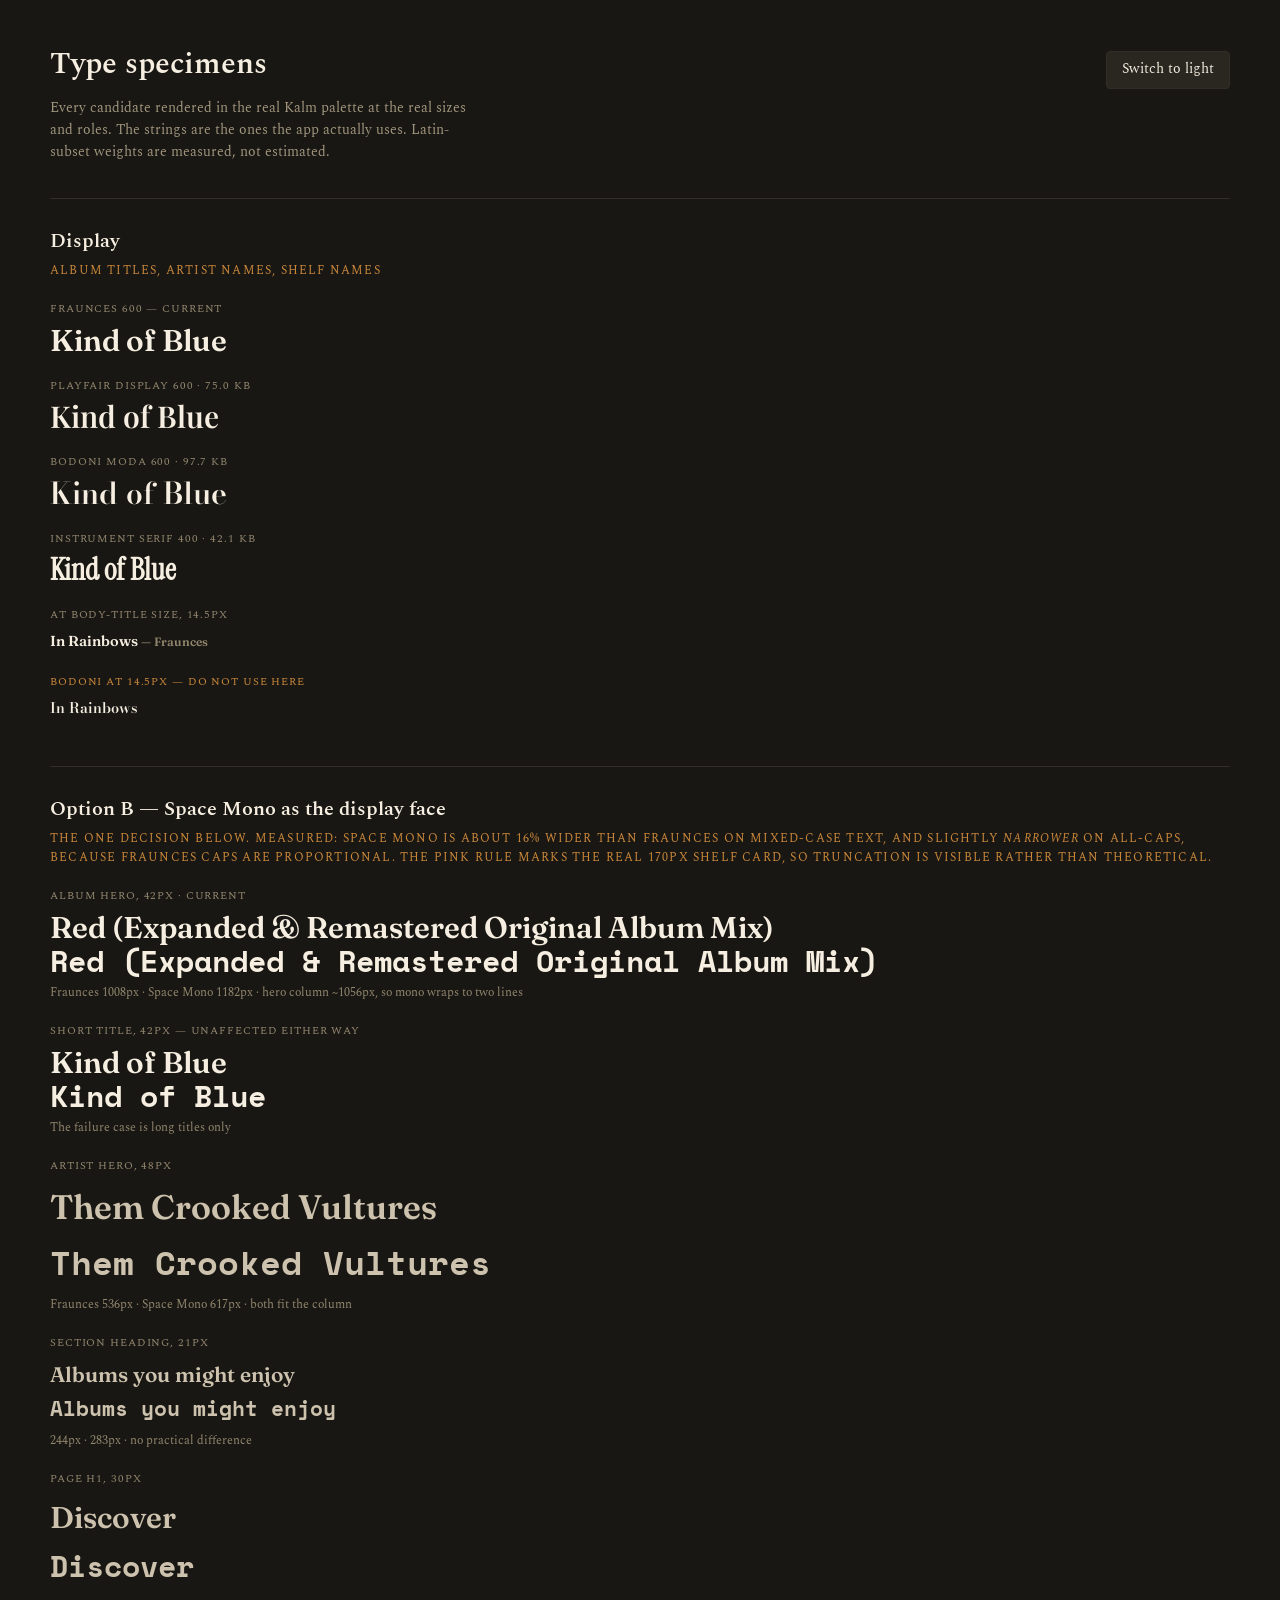
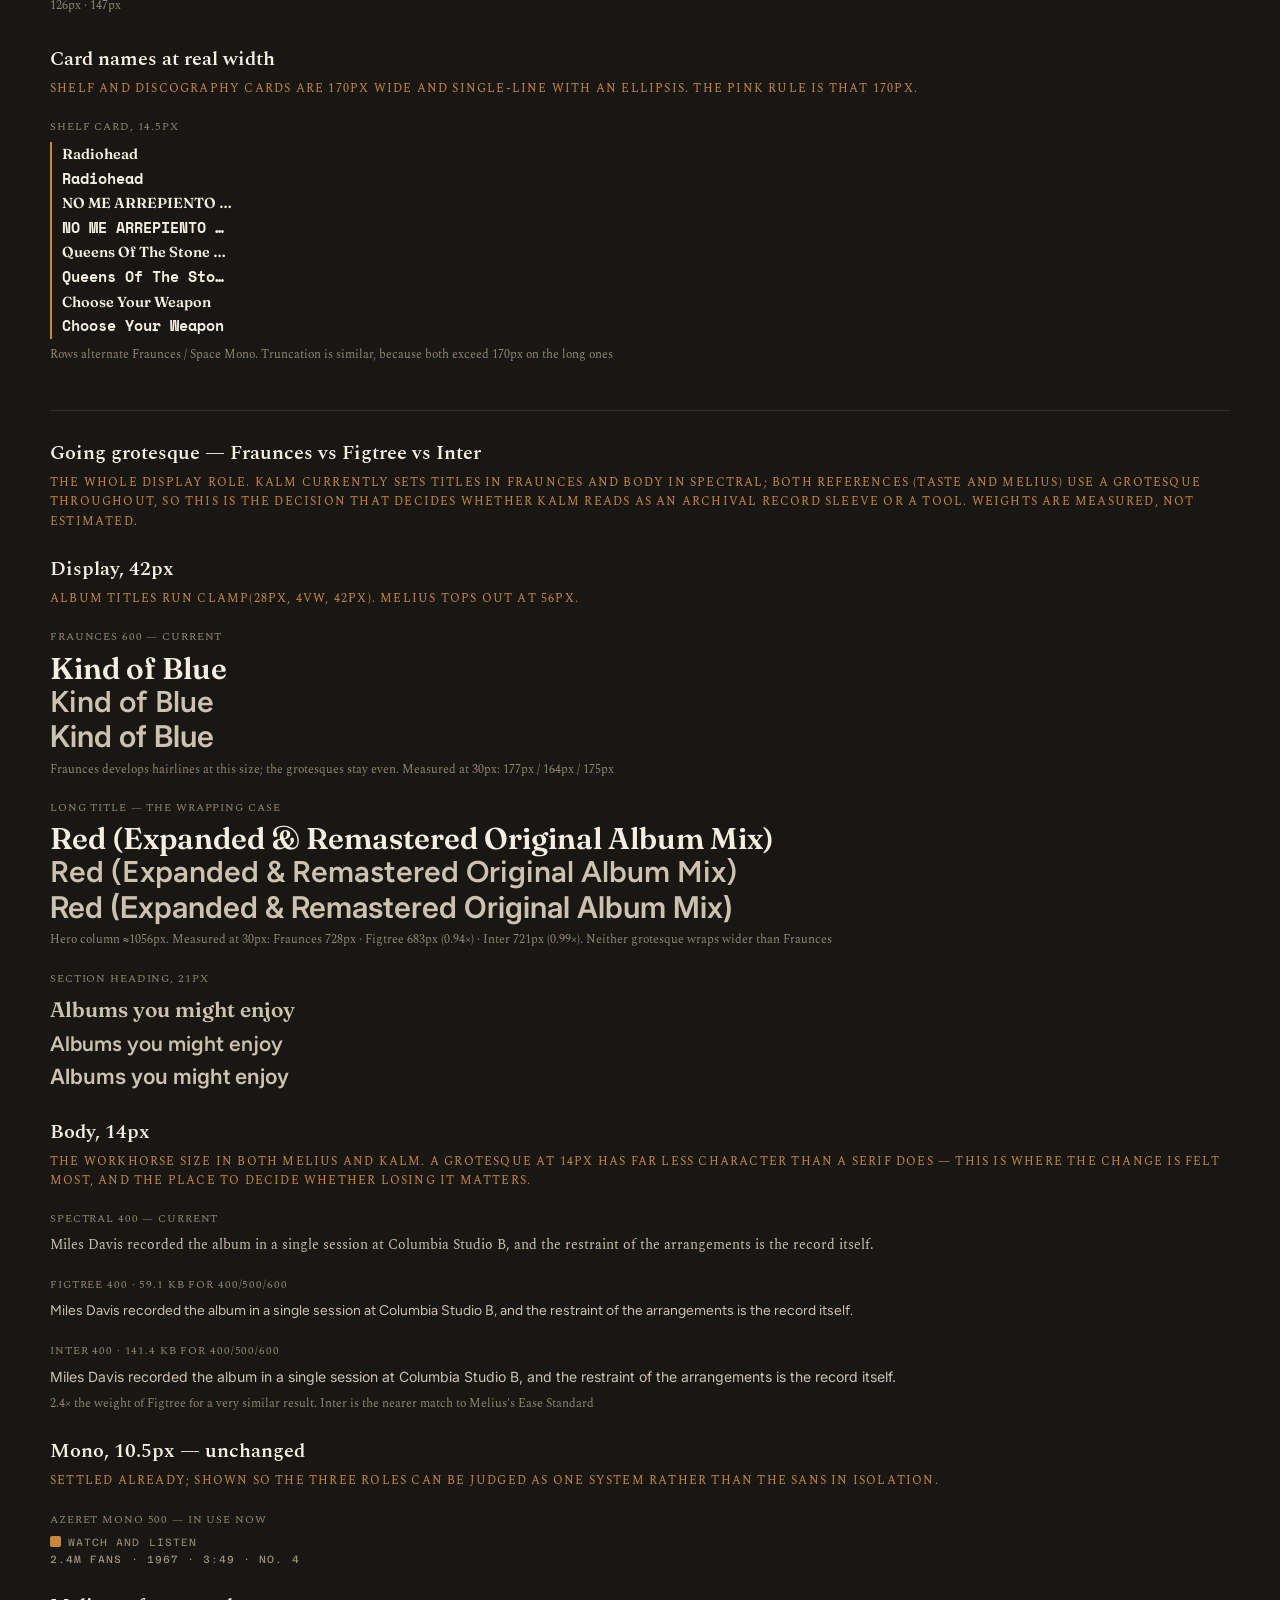
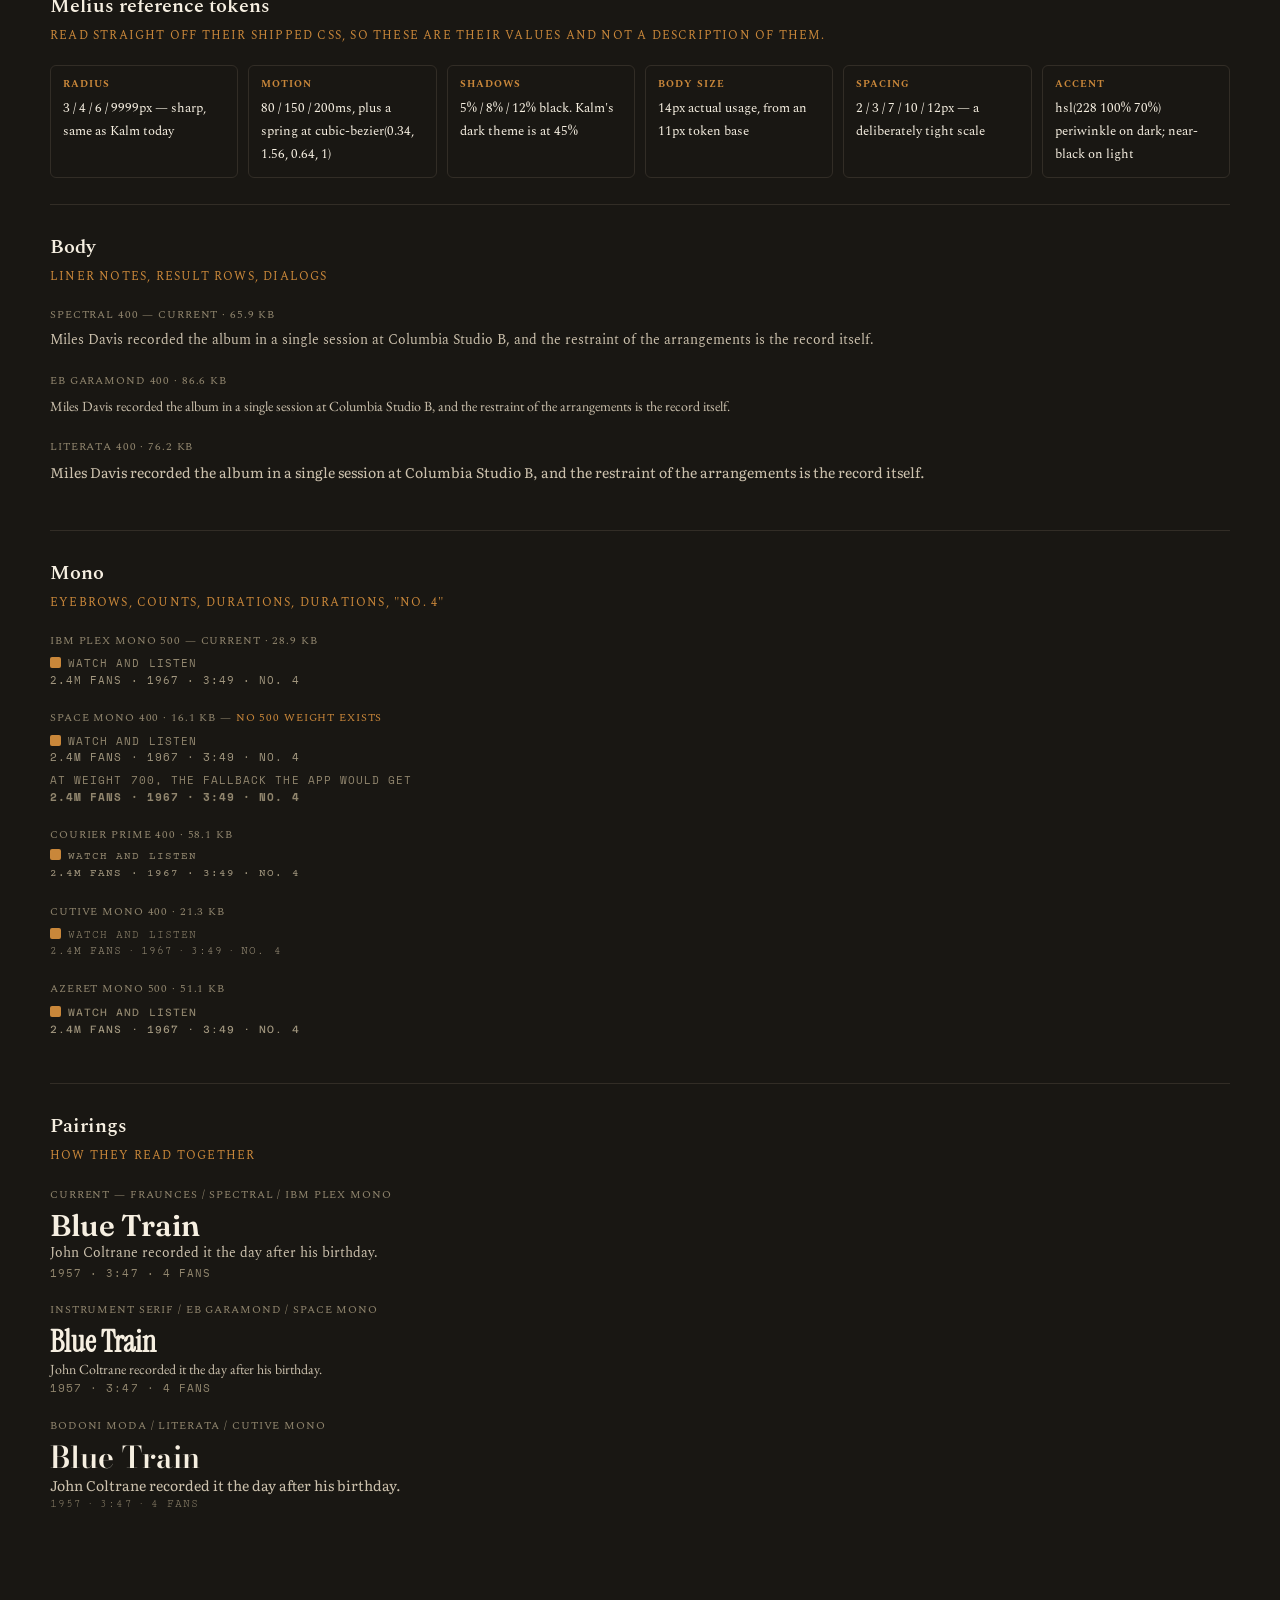
==== type.html @ 88a729f6 "chore: initial commit Brings the existing Kalm prototype under version control. Nothing here is a ne" ====
<!doctype html>
<html lang="en">
  <head>
    <meta charset="UTF-8" />
    <meta name="viewport" content="width=device-width, initial-scale=1.0" />
    <title>Kalm — type specimens</title>
    <link rel="preconnect" href="https://fonts.googleapis.com" />
    <link rel="preconnect" href="https://fonts.gstatic.com" crossorigin />
    <!-- Every candidate at once, so the page itself is the comparison and no
         switching is needed. Latin-subset weights measured at the bottom. -->
    <link href="https://fonts.googleapis.com/css2?family=Azeret+Mono:wght@400;500&family=Bodoni+Moda:opsz,wght@6..96,400..700&family=Courier+Prime:wght@400;700&family=Cutive+Mono&family=EB+Garamond:wght@400;500&family=Figtree:wght@400;500;600&family=Fraunces:opsz,wght@9..144,400..700&family=IBM+Plex+Mono:wght@400;500&family=Instrument+Serif&family=Inter:wght@400;500;600&family=Literata:wght@400;600&family=Playfair+Display:wght@500;600&family=Space+Mono:wght@400;700&family=Spectral:wght@400;500;600&display=swap" rel="stylesheet" />
    <style>
      /* Same tokens as styles.css, so the specimens are judged in the real
         palette rather than a neutral one. */
      :root {
        --bg: #191713; --surface: #201d18; --surface-2: #2a2620; --surface-3: #35302a;
        --ink: #cdc2ae; --ink-strong: #f6efe1; --muted: #a2977f; --faint: #91866e;
        --line: #322d26; --accent: #c9873a; --accent-ink: #191713;
        --radius-control: 4px;
      }
      html.light {
        --bg: #f2ece0; --surface: #faf6ec; --surface-2: #ece4d4; --surface-3: #e2d8c4;
        --ink: #443c31; --ink-strong: #221e18; --muted: #6d6252; --faint: #756950;
        --line: #ddd2bd; --accent: #a6432a; --accent-ink: #faf6ec;
      }
      * { box-sizing: border-box; }
      body {
        margin: 0; padding: 40px 24px 80px;
        background: var(--bg); color: var(--ink);
        font-family: 'Spectral', Georgia, serif; font-size: 14.5px; line-height: 1.6;
        -webkit-font-smoothing: antialiased;
      }
      .wrap { max-width: 1180px; margin: 0 auto; }
      header { display: flex; align-items: baseline; justify-content: space-between; gap: 16px; margin-bottom: 8px; }
      h1 { margin: 0; color: var(--ink-strong); font-size: 30px; font-weight: 600; }
      .note { color: var(--muted); font-size: 14px; max-width: 62ch; margin: 0 0 34px; }
      button.toggle {
        padding: 7px 15px; border: 1px solid var(--line); border-radius: var(--radius-control);
        background: var(--surface-2); color: var(--ink-strong); cursor: pointer; font: inherit; font-size: 13.5px;
      }
      section { border-top: 1px solid var(--line); padding: 26px 0; }
      h2 { margin: 0 0 4px; color: var(--ink-strong); font-size: 20px; font-weight: 600; }
      .role { margin: 0 0 20px; color: var(--accent); font-size: 12px; letter-spacing: 0.1em; text-transform: uppercase; }
      .row { margin: 0 0 20px; }
      .name { display: block; color: var(--faint); font-size: 11px; letter-spacing: 0.08em; text-transform: uppercase; margin-bottom: 6px; }
      /* Real strings, at the real sizes and roles, so nothing is flattering. */
      .big { font-size: 30px; font-weight: 600; color: var(--ink-strong); line-height: 1.1; }
      .mid { font-size: 14.5px; font-weight: 600; color: var(--ink-strong); }
      .body { font-size: 14px; color: var(--ink); }
      .micro { font-size: 10.5px; letter-spacing: 0.1em; text-transform: uppercase; color: var(--faint); }
      .swatch { display: inline-block; width: 11px; height: 11px; border-radius: 2px; background: var(--accent); vertical-align: -1px; margin-right: 7px; }
      .cost { color: var(--faint); font-size: 12px; }
      /* Each candidate declares its own stack, so a swap is one line of CSS. */
      .d-fraunces { font-family: 'Fraunces', serif; }
      .d-playfair { font-family: 'Playfair Display', serif; }
      .d-bodoni  { font-family: 'Bodoni Moda', serif; }
      .d-instru  { font-family: 'Instrument Serif', serif; }
      .d-space   { font-family: 'Space Mono', 'Courier New', monospace; }
      .d-figtree { font-family: 'Figtree', system-ui, sans-serif; }
      .d-inter   { font-family: 'Inter', system-ui, sans-serif; }
      /* Melius reference tokens, quoted so the specimen is judged against the
         system it is imitating rather than in a vacuum. */
      .refgrid { display: grid; grid-template-columns: repeat(auto-fit, minmax(150px, 1fr)); gap: 10px; margin-top: 6px; }
      .refcell { border: 1px solid var(--line); border-radius: 6px; padding: 10px 12px; }
      .refcell b { display: block; color: var(--accent); font-family: var(--font-mono); font-size: 10px; letter-spacing: 0.1em; text-transform: uppercase; margin-bottom: 5px; }
      .refcell span { color: var(--ink-strong); font-size: 13px; }
      /* Real card width, with the boundary drawn so truncation is visible. */
      .cardbox { border-left: 2px solid var(--accent); padding-left: 10px; }
      .cname {
        font-size: 14.5px; font-weight: 600; color: var(--ink-strong);
        white-space: nowrap; overflow: hidden; text-overflow: ellipsis;
        max-width: 170px; line-height: 1.7;
      }
      .cardbox .d-space { font-weight: 700; }
      .verdict { margin: 6px 0 0; color: var(--faint); font-size: 12px; }
      .b-spectral { font-family: 'Spectral', serif; }
      .b-garamond{ font-family: 'EB Garamond', serif; }
      .b-literata{ font-family: 'Literata', serif; }
      .m-plex    { font-family: 'IBM Plex Mono', monospace; }
      .m-space   { font-family: 'Space Mono', monospace; }
      .m-courier { font-family: 'Courier Prime', monospace; }
      .m-cutive  { font-family: 'Cutive Mono', monospace; }
      .m-azeret  { font-family: 'Azeret Mono', monospace; }
      mark { background: none; color: var(--accent); }
    </style>
  </head>
  <body>
    <div class="wrap">
      <header>
        <h1>Type specimens</h1>
        <button class="toggle" id="themeBtn">Switch to light</button>
      </header>
      <p class="note">
        Every candidate rendered in the real Kalm palette at the real sizes and
        roles. The strings are the ones the app actually uses. Latin-subset
        weights are measured, not estimated.
      </p>

      <section>
        <h2>Display</h2>
        <p class="role">Album titles, artist names, shelf names</p>

        <div class="row"><span class="name">Fraunces 600 — current</span>
          <div class="d-fraunces big">Kind of Blue</div></div>
        <div class="row"><span class="name">Playfair Display 600 · 75.0 KB</span>
          <div class="d-playfair big">Kind of Blue</div></div>
        <div class="row"><span class="name">Bodoni Moda 600 · 97.7 KB</span>
          <div class="d-bodoni big">Kind of Blue</div></div>
        <div class="row"><span class="name">Instrument Serif 400 · 42.1 KB</span>
          <div class="d-instru big">Kind of Blue</div></div>

        <div class="row"><span class="name">at body-title size, 14.5px</span>
          <div class="d-fraunces mid">In Rainbows <span class="cost">— Fraunces</span></div></div>
        <div class="row"><span class="name" style="color:var(--accent)">Bodoni at 14.5px — do not use here</span>
          <div class="d-bodoni mid">In Rainbows</div></div>
      </section>

      <section>
        <h2>Option B — Space Mono as the display face</h2>
        <p class="role">
          The one decision below. Measured: Space Mono is about 16% wider than
          Fraunces on mixed-case text, and slightly <em>narrower</em> on all-caps,
          because Fraunces caps are proportional. The pink rule marks the real
          170px shelf card, so truncation is visible rather than theoretical.
        </p>

        <div class="row">
          <span class="name">album hero, 42px · current</span>
          <div class="d-fraunces big">Red (Expanded &amp; Remastered Original Album Mix)</div>
          <div class="d-space big">Red (Expanded &amp; Remastered Original Album Mix)</div>
          <p class="verdict">Fraunces 1008px &middot; Space Mono 1182px &middot; hero column ~1056px, so mono wraps to two lines</p>
        </div>

        <div class="row">
          <span class="name">short title, 42px — unaffected either way</span>
          <div class="d-fraunces big">Kind of Blue</div>
          <div class="d-space big">Kind of Blue</div>
          <p class="verdict">The failure case is long titles only</p>
        </div>

        <div class="row">
          <span class="name">artist hero, 48px</span>
          <div class="d-fraunces" style="font-size:34px;font-weight:600">Them Crooked Vultures</div>
          <div class="d-space" style="font-size:34px;font-weight:700">Them Crooked Vultures</div>
          <p class="verdict">Fraunces 536px &middot; Space Mono 617px &middot; both fit the column</p>
        </div>

        <div class="row">
          <span class="name">section heading, 21px</span>
          <div class="d-fraunces" style="font-size:21px;font-weight:600">Albums you might enjoy</div>
          <div class="d-space" style="font-size:21px;font-weight:700">Albums you might enjoy</div>
          <p class="verdict">244px &middot; 283px &middot; no practical difference</p>
        </div>

        <div class="row">
          <span class="name">page H1, 30px</span>
          <div class="d-fraunces" style="font-size:30px;font-weight:600">Discover</div>
          <div class="d-space" style="font-size:30px;font-weight:700">Discover</div>
          <p class="verdict">126px &middot; 147px</p>
        </div>

        <h2 style="margin-top:28px">Card names at real width</h2>
        <p class="role">
          Shelf and discography cards are 170px wide and single-line with an
          ellipsis. The pink rule is that 170px.
        </p>
        <div class="row">
          <span class="name">shelf card, 14.5px</span>
          <div class="cardbox">
            <div class="d-fraunces cname">Radiohead</div>
            <div class="d-space cname">Radiohead</div>
            <div class="d-fraunces cname">NO ME ARREPIENTO DE SENTIR TANTO</div>
            <div class="d-space cname">NO ME ARREPIENTO DE SENTIR TANTO</div>
            <div class="d-fraunces cname">Queens Of The Stone Age</div>
            <div class="d-space cname">Queens Of The Stone Age</div>
            <div class="d-fraunces cname">Choose Your Weapon</div>
            <div class="d-space cname">Choose Your Weapon</div>
          </div>
          <p class="verdict">Rows alternate Fraunces / Space Mono. Truncation is similar, because both exceed 170px on the long ones</p>
        </div>
      </section>

      <section>
        <h2>Going grotesque — Fraunces vs Figtree vs Inter</h2>
        <p class="role">
          The whole display role. Kalm currently sets titles in Fraunces and body
          in Spectral; both references (TASTE and Melius) use a grotesque
          throughout, so this is the decision that decides whether Kalm reads as
          an archival record sleeve or a tool. Weights are measured, not
          estimated.
        </p>

        <h2 style="margin-top:22px">Display, 42px</h2>
        <p class="role">Album titles run clamp(28px, 4vw, 42px). Melius tops out at 56px.</p>
        <div class="row"><span class="name">Fraunces 600 — current</span>
          <div class="d-fraunces big">Kind of Blue</div>
          <div class="d-figtree" style="font-size:30px;font-weight:600;line-height:1.15">Kind of Blue</div>
          <div class="d-inter" style="font-size:30px;font-weight:600;line-height:1.15">Kind of Blue</div>
          <p class="verdict">Fraunces develops hairlines at this size; the grotesques stay even. Measured at 30px: 177px / 164px / 175px</p></div>

        <div class="row"><span class="name">long title — the wrapping case</span>
          <div class="d-fraunces big">Red (Expanded &amp; Remastered Original Album Mix)</div>
          <div class="d-figtree" style="font-size:30px;font-weight:600;line-height:1.15">Red (Expanded &amp; Remastered Original Album Mix)</div>
          <div class="d-inter" style="font-size:30px;font-weight:600;line-height:1.15">Red (Expanded &amp; Remastered Original Album Mix)</div>
          <p class="verdict">Hero column ≈1056px. Measured at 30px: Fraunces 728px · Figtree 683px (0.94×) · Inter 721px (0.99×). Neither grotesque wraps wider than Fraunces</p></div>

        <div class="row"><span class="name">section heading, 21px</span>
          <div class="d-fraunces" style="font-size:21px;font-weight:600">Albums you might enjoy</div>
          <div class="d-figtree" style="font-size:21px;font-weight:600">Albums you might enjoy</div>
          <div class="d-inter" style="font-size:21px;font-weight:600">Albums you might enjoy</div></div>

        <h2 style="margin-top:22px">Body, 14px</h2>
        <p class="role">
          The workhorse size in both Melius and Kalm. A grotesque at 14px has far
          less character than a serif does — this is where the change is felt
          most, and the place to decide whether losing it matters.
        </p>
        <div class="row"><span class="name">Spectral 400 — current</span>
          <div class="b-spectral body">Miles Davis recorded the album in a single session at Columbia Studio B, and the restraint of the arrangements is the record itself.</div></div>
        <div class="row"><span class="name">Figtree 400 · 59.1 KB for 400/500/600</span>
          <div class="d-figtree body">Miles Davis recorded the album in a single session at Columbia Studio B, and the restraint of the arrangements is the record itself.</div></div>
        <div class="row"><span class="name">Inter 400 · 141.4 KB for 400/500/600</span>
          <div class="d-inter body">Miles Davis recorded the album in a single session at Columbia Studio B, and the restraint of the arrangements is the record itself.</div>
          <p class="verdict">2.4&times; the weight of Figtree for a very similar result. Inter is the nearer match to Melius's Ease Standard</p></div>

        <h2 style="margin-top:22px">Mono, 10.5px — unchanged</h2>
        <p class="role">Settled already; shown so the three roles can be judged as one system rather than the sans in isolation.</p>
        <div class="row"><span class="name">Azeret Mono 500 — in use now</span>
          <div class="m-azeret micro"><span class="swatch"></span>Watch and listen</div>
          <div class="m-azeret micro" style="color:var(--muted)">2.4M FANS · 1967 · 3:49 · NO. 4</div></div>

        <h2 style="margin-top:22px">Melius reference tokens</h2>
        <p class="role">Read straight off their shipped CSS, so these are their values and not a description of them.</p>
        <div class="refgrid">
          <div class="refcell"><b>Radius</b><span>3 / 4 / 6 / 9999px — sharp, same as Kalm today</span></div>
          <div class="refcell"><b>Motion</b><span>80 / 150 / 200ms, plus a spring at cubic-bezier(0.34, 1.56, 0.64, 1)</span></div>
          <div class="refcell"><b>Shadows</b><span>5% / 8% / 12% black. Kalm's dark theme is at 45%</span></div>
          <div class="refcell"><b>Body size</b><span>14px actual usage, from an 11px token base</span></div>
          <div class="refcell"><b>Spacing</b><span>2 / 3 / 7 / 10 / 12px — a deliberately tight scale</span></div>
          <div class="refcell"><b>Accent</b><span>hsl(228 100% 70%) periwinkle on dark; near-black on light</span></div>
        </div>
      </section>

      <section>
        <h2>Body</h2>
        <p class="role">Liner notes, result rows, dialogs</p>

        <div class="row"><span class="name">Spectral 400 — current · 65.9 KB</span>
          <div class="b-spectral body">Miles Davis recorded the album in a single session at Columbia Studio B, and the restraint of the arrangements is the record itself.</div></div>
        <div class="row"><span class="name">EB Garamond 400 · 86.6 KB</span>
          <div class="b-garamond body">Miles Davis recorded the album in a single session at Columbia Studio B, and the restraint of the arrangements is the record itself.</div></div>
        <div class="row"><span class="name">Literata 400 · 76.2 KB</span>
          <div class="b-literata body">Miles Davis recorded the album in a single session at Columbia Studio B, and the restraint of the arrangements is the record itself.</div></div>
      </section>

      <section>
        <h2>Mono</h2>
        <p class="role">Eyebrows, counts, durations, durations, "No. 4"</p>

        <div class="row"><span class="name">IBM Plex Mono 500 — current · 28.9 KB</span>
          <div class="m-plex micro"><span class="swatch"></span>Watch and listen</div>
          <div class="m-plex micro" style="color:var(--muted)">2.4M FANS · 1967 · 3:49 · NO. 4</div></div>

        <div class="row"><span class="name">Space Mono 400 · 16.1 KB — <mark>no 500 weight exists</mark></span>
          <div class="m-space micro"><span class="swatch"></span>Watch and listen</div>
          <div class="m-space micro" style="color:var(--muted)">2.4M FANS · 1967 · 3:49 · NO. 4</div>
          <div class="m-space micro" style="color:var(--faint); margin-top:6px">at weight 700, the fallback the app would get</div>
          <div class="m-space micro" style="color:var(--faint); font-weight:700">2.4M FANS · 1967 · 3:49 · NO. 4</div></div>

        <div class="row"><span class="name">Courier Prime 400 · 58.1 KB</span>
          <div class="m-courier micro"><span class="swatch"></span>Watch and listen</div>
          <div class="m-courier micro" style="color:var(--muted)">2.4M FANS · 1967 · 3:49 · NO. 4</div></div>

        <div class="row"><span class="name">Cutive Mono 400 · 21.3 KB</span>
          <div class="m-cutive micro"><span class="swatch"></span>Watch and listen</div>
          <div class="m-cutive micro" style="color:var(--muted)">2.4M FANS · 1967 · 3:49 · NO. 4</div></div>

        <div class="row"><span class="name">Azeret Mono 500 · 51.1 KB</span>
          <div class="m-azeret micro"><span class="swatch"></span>Watch and listen</div>
          <div class="m-azeret micro" style="color:var(--muted)">2.4M FANS · 1967 · 3:49 · NO. 4</div></div>
      </section>

      <section>
        <h2>Pairings</h2>
        <p class="role">How they read together</p>
        <div class="row"><span class="name">Current — Fraunces / Spectral / IBM Plex Mono</span>
          <div class="d-fraunces big">Blue Train</div>
          <div class="b-spectral body">John Coltrane recorded it the day after his birthday.</div>
          <div class="m-plex micro">1957 · 3:47 · 4 FANS</div></div>
        <div class="row"><span class="name">Instrument Serif / EB Garamond / Space Mono</span>
          <div class="d-instru big">Blue Train</div>
          <div class="b-garamond body">John Coltrane recorded it the day after his birthday.</div>
          <div class="m-space micro">1957 · 3:47 · 4 FANS</div></div>
        <div class="row"><span class="name">Bodoni Moda / Literata / Cutive Mono</span>
          <div class="d-bodoni big">Blue Train</div>
          <div class="b-literata body">John Coltrane recorded it the day after his birthday.</div>
          <div class="m-cutive micro">1957 · 3:47 · 4 FANS</div></div>
      </section>
    </div>
    <script>
      const btn = document.getElementById('themeBtn');
      btn.onclick = () => {
        const light = document.documentElement.classList.toggle('light');
        btn.textContent = light ? 'Switch to dark' : 'Switch to light';
      };
    </script>
  </body>
</html>
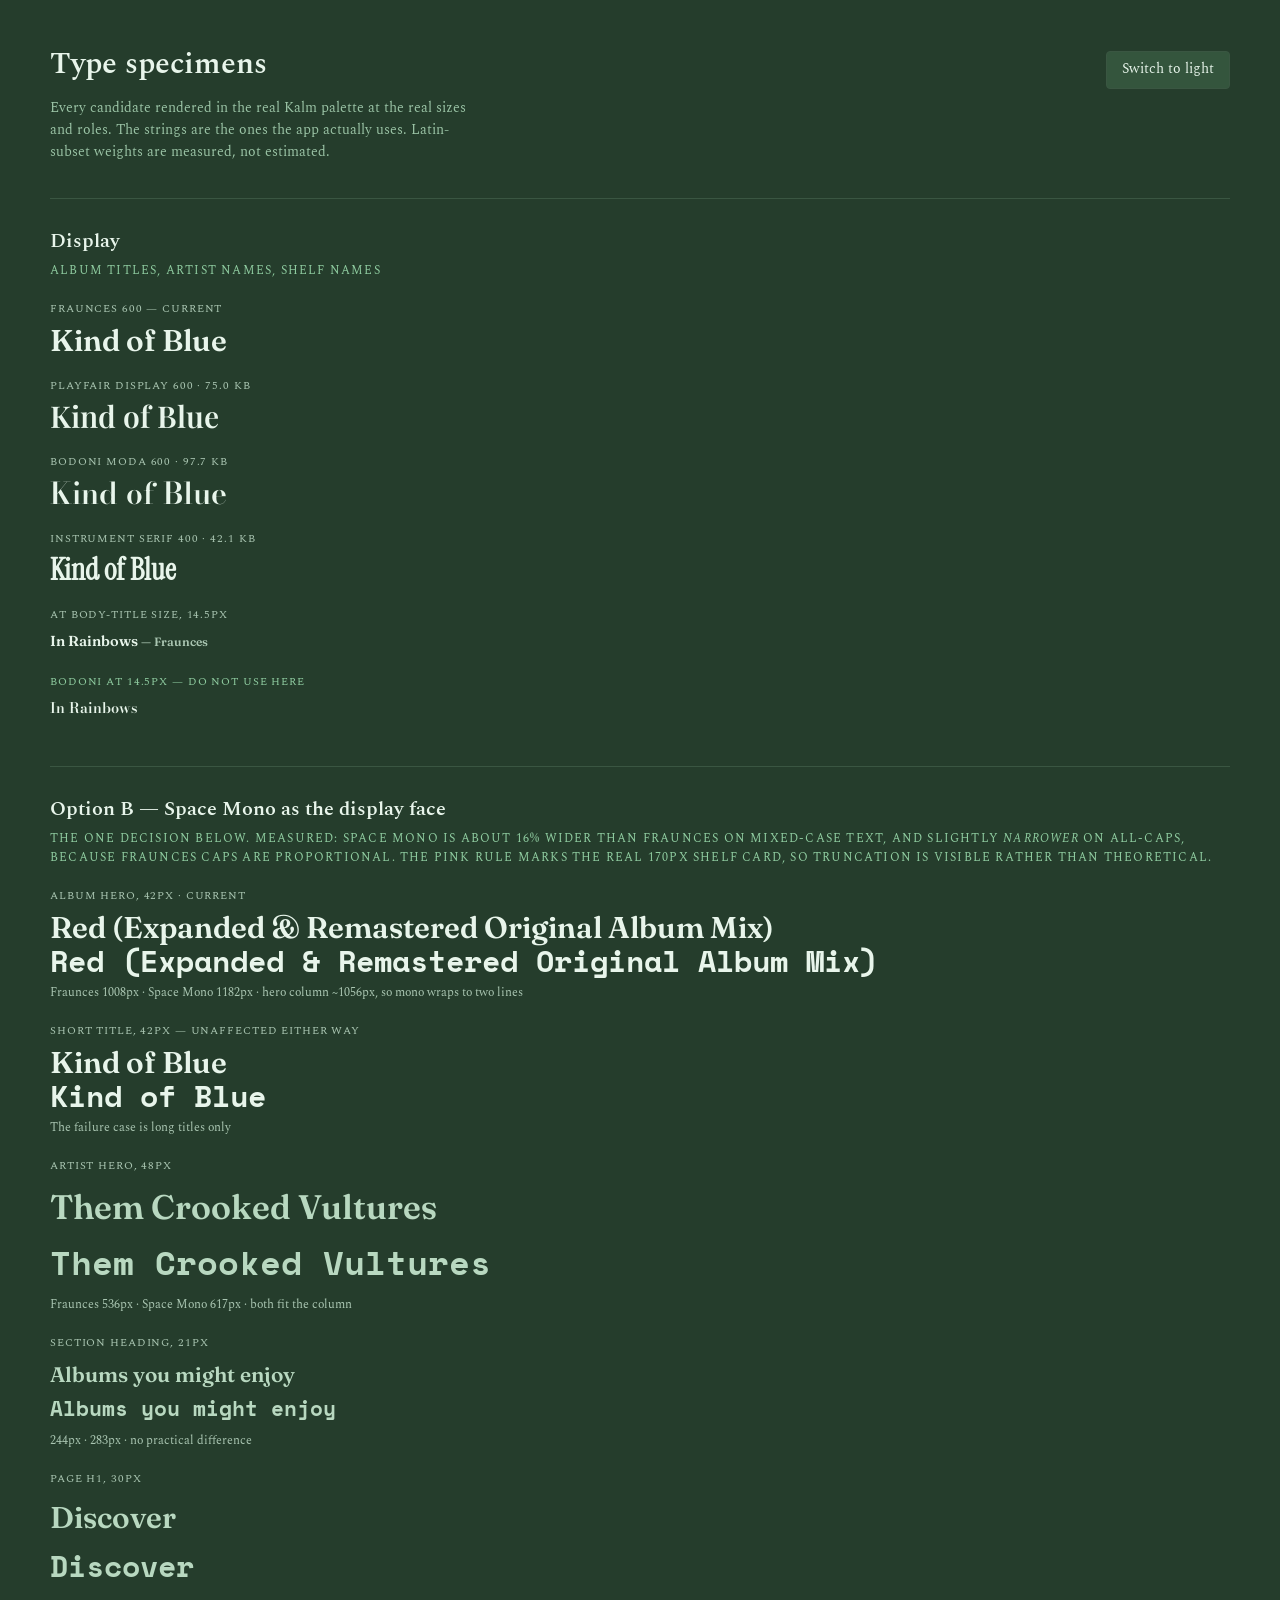
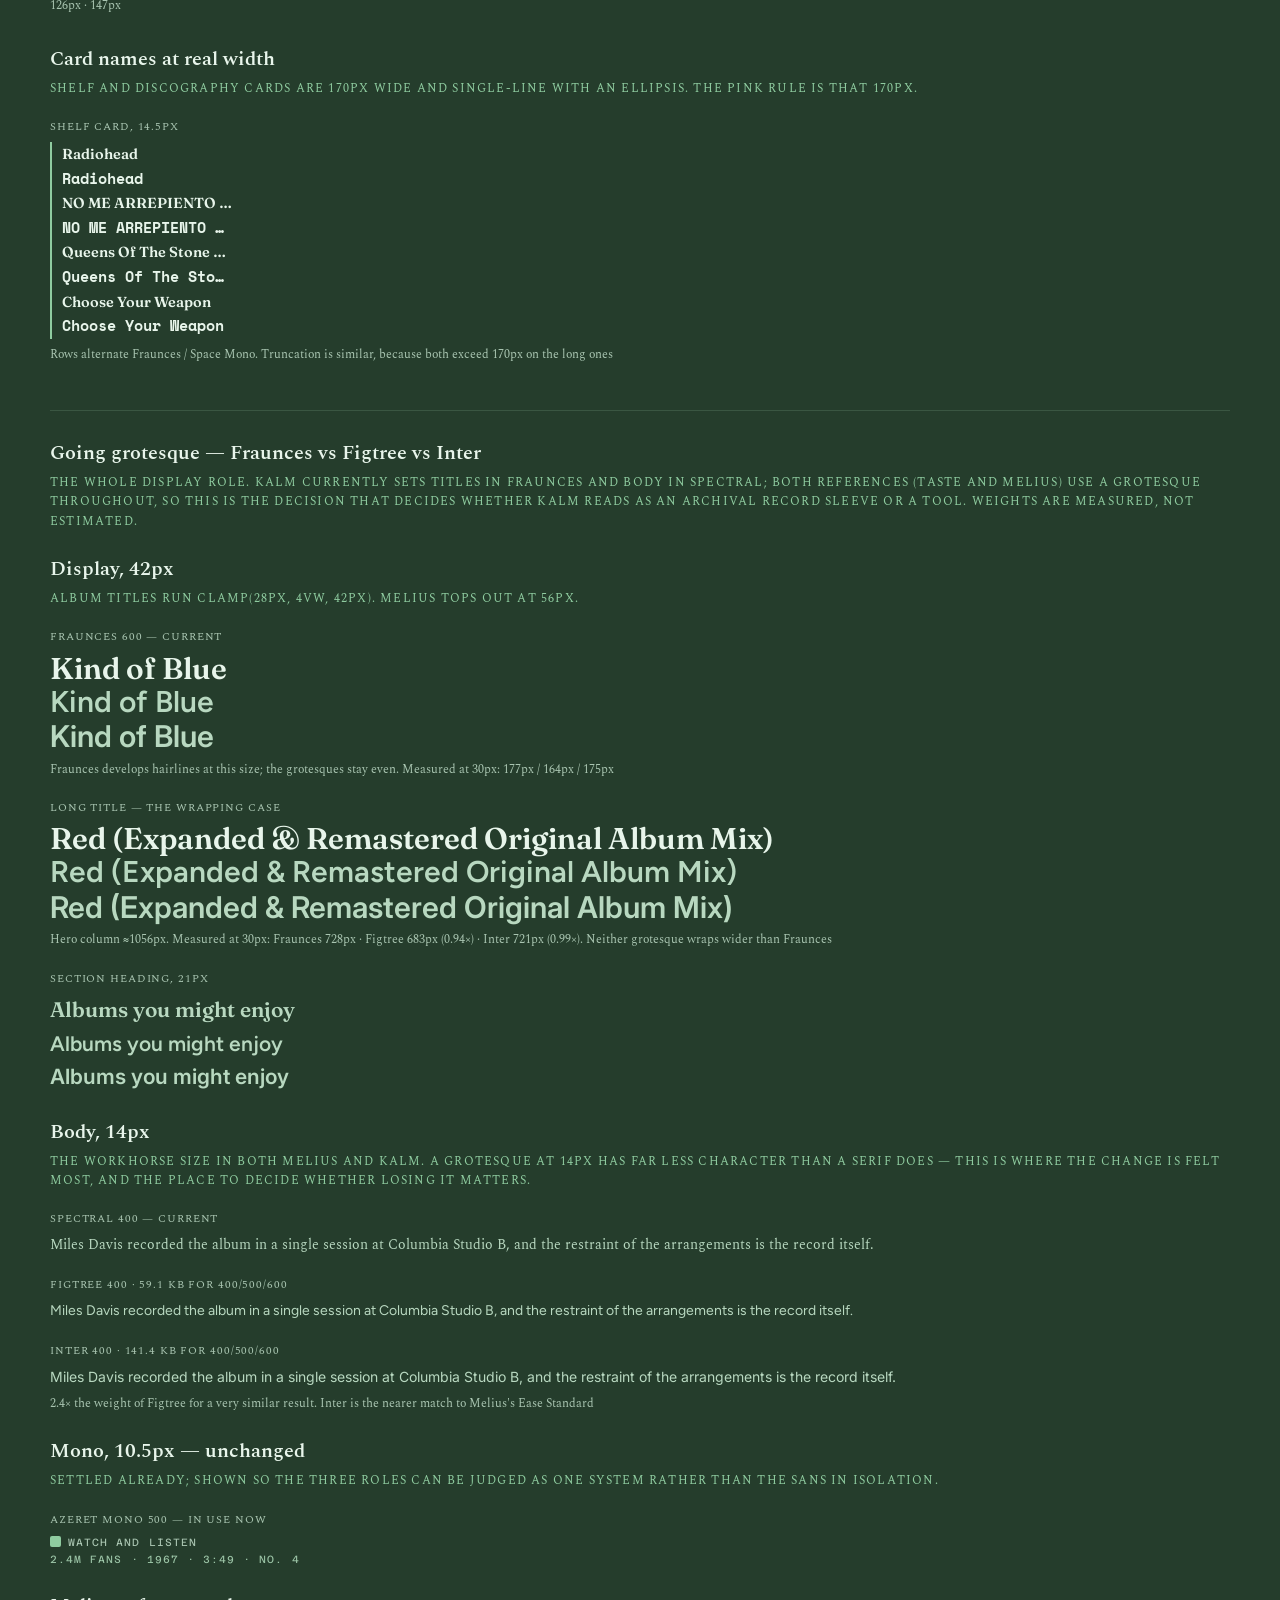
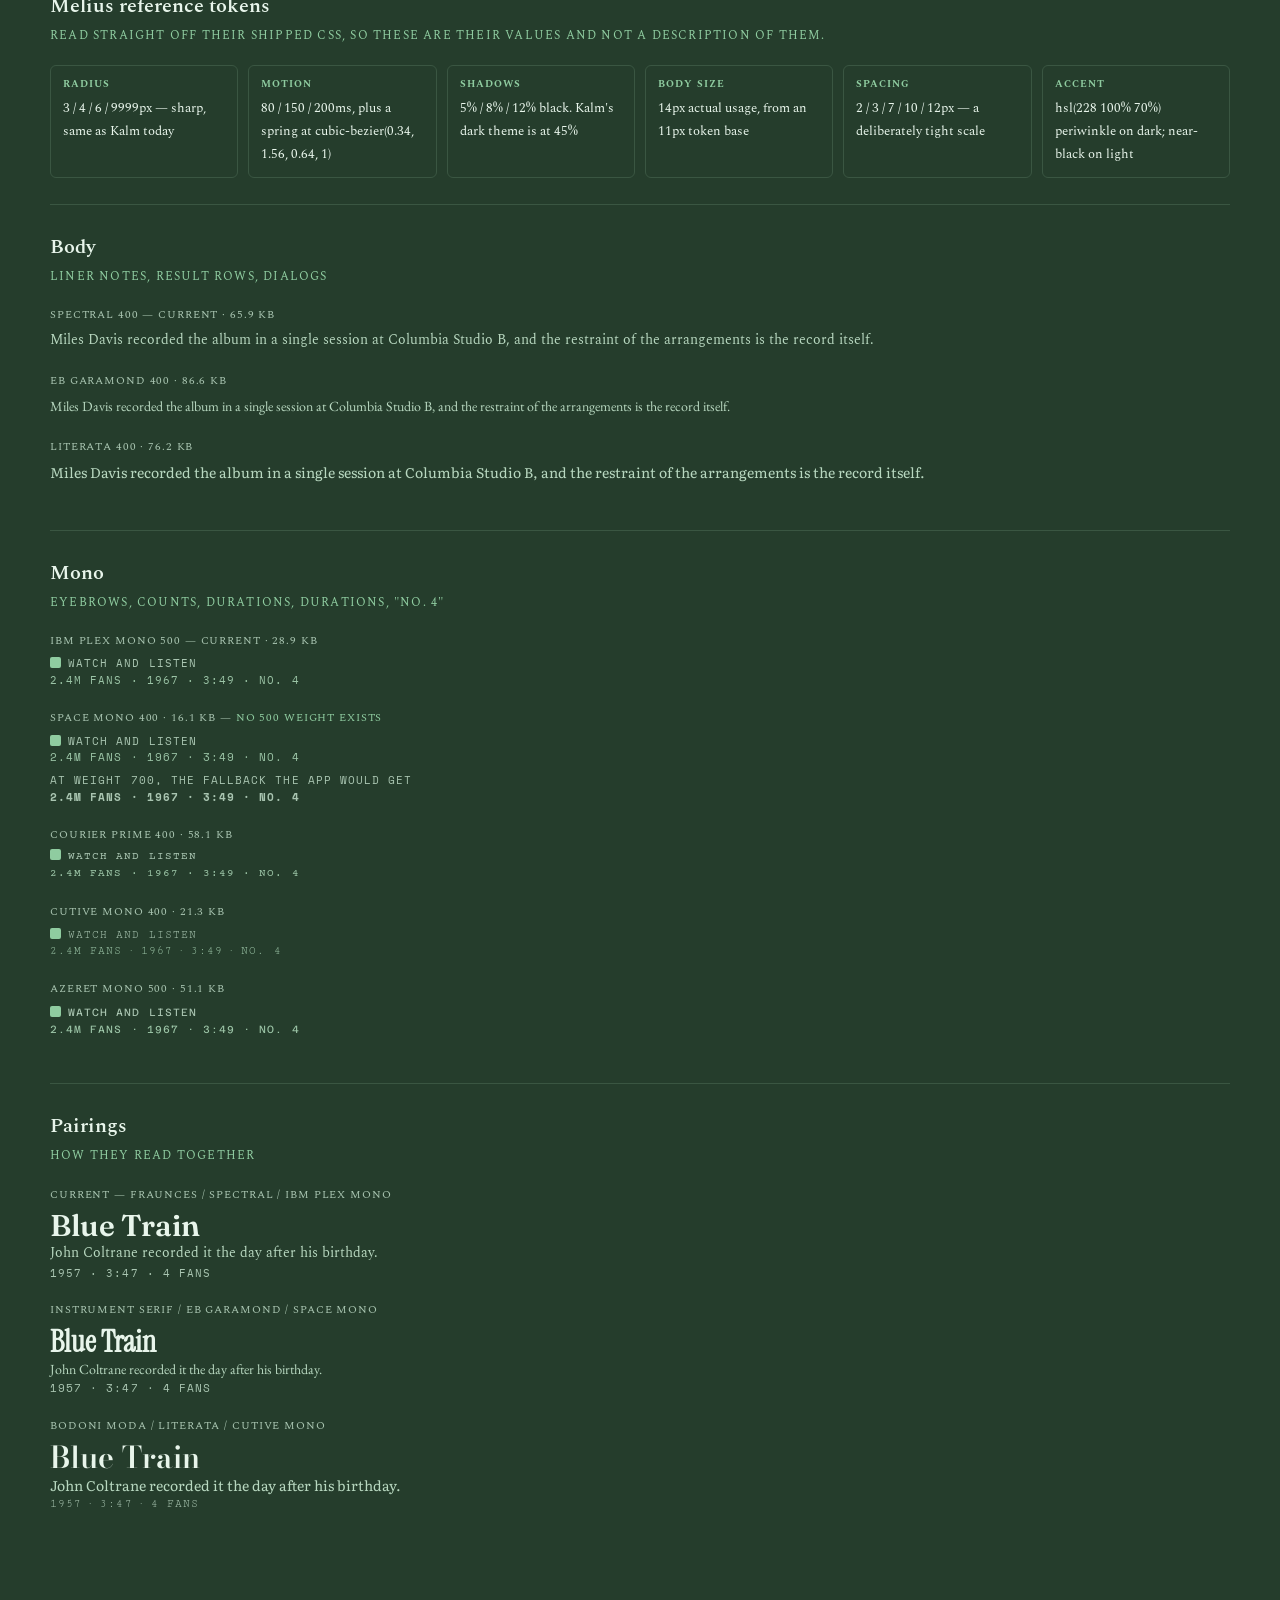
==== commit f522a6a4: "feat: replace the warm palette with lush forest The brown was not working, so both themes move to a " ====
--- a/type.html
+++ b/type.html
@@ -13,15 +13,15 @@
       /* Same tokens as styles.css, so the specimens are judged in the real
          palette rather than a neutral one. */
       :root {
-        --bg: #191713; --surface: #201d18; --surface-2: #2a2620; --surface-3: #35302a;
-        --ink: #cdc2ae; --ink-strong: #f6efe1; --muted: #a2977f; --faint: #91866e;
-        --line: #322d26; --accent: #c9873a; --accent-ink: #191713;
+        --bg: #253d2c; --surface: #2c4834; --surface-2: #34553d; --surface-3: #3d6247;
+        --ink: #b8d8c0; --ink-strong: #e8f5eb; --muted: #9bc4a6; --faint: #a9c5b1;
+        --line: #3a5642; --accent: #8fcca0; --accent-ink: #14261a;
         --radius-control: 4px;
       }
       html.light {
-        --bg: #f2ece0; --surface: #faf6ec; --surface-2: #ece4d4; --surface-3: #e2d8c4;
-        --ink: #443c31; --ink-strong: #221e18; --muted: #6d6252; --faint: #756950;
-        --line: #ddd2bd; --accent: #a6432a; --accent-ink: #faf6ec;
+        --bg: #cffcdc; --surface: #e8f7ee; --surface-2: #dbf2e3; --surface-3: #cdeada;
+        --ink: #2a4632; --ink-strong: #16281c; --muted: #456b50; --faint: #52735a;
+        --line: #a8cdb4; --accent: #2e6f40; --accent-ink: #eaf7ee;
       }
       * { box-sizing: border-box; }
       body {
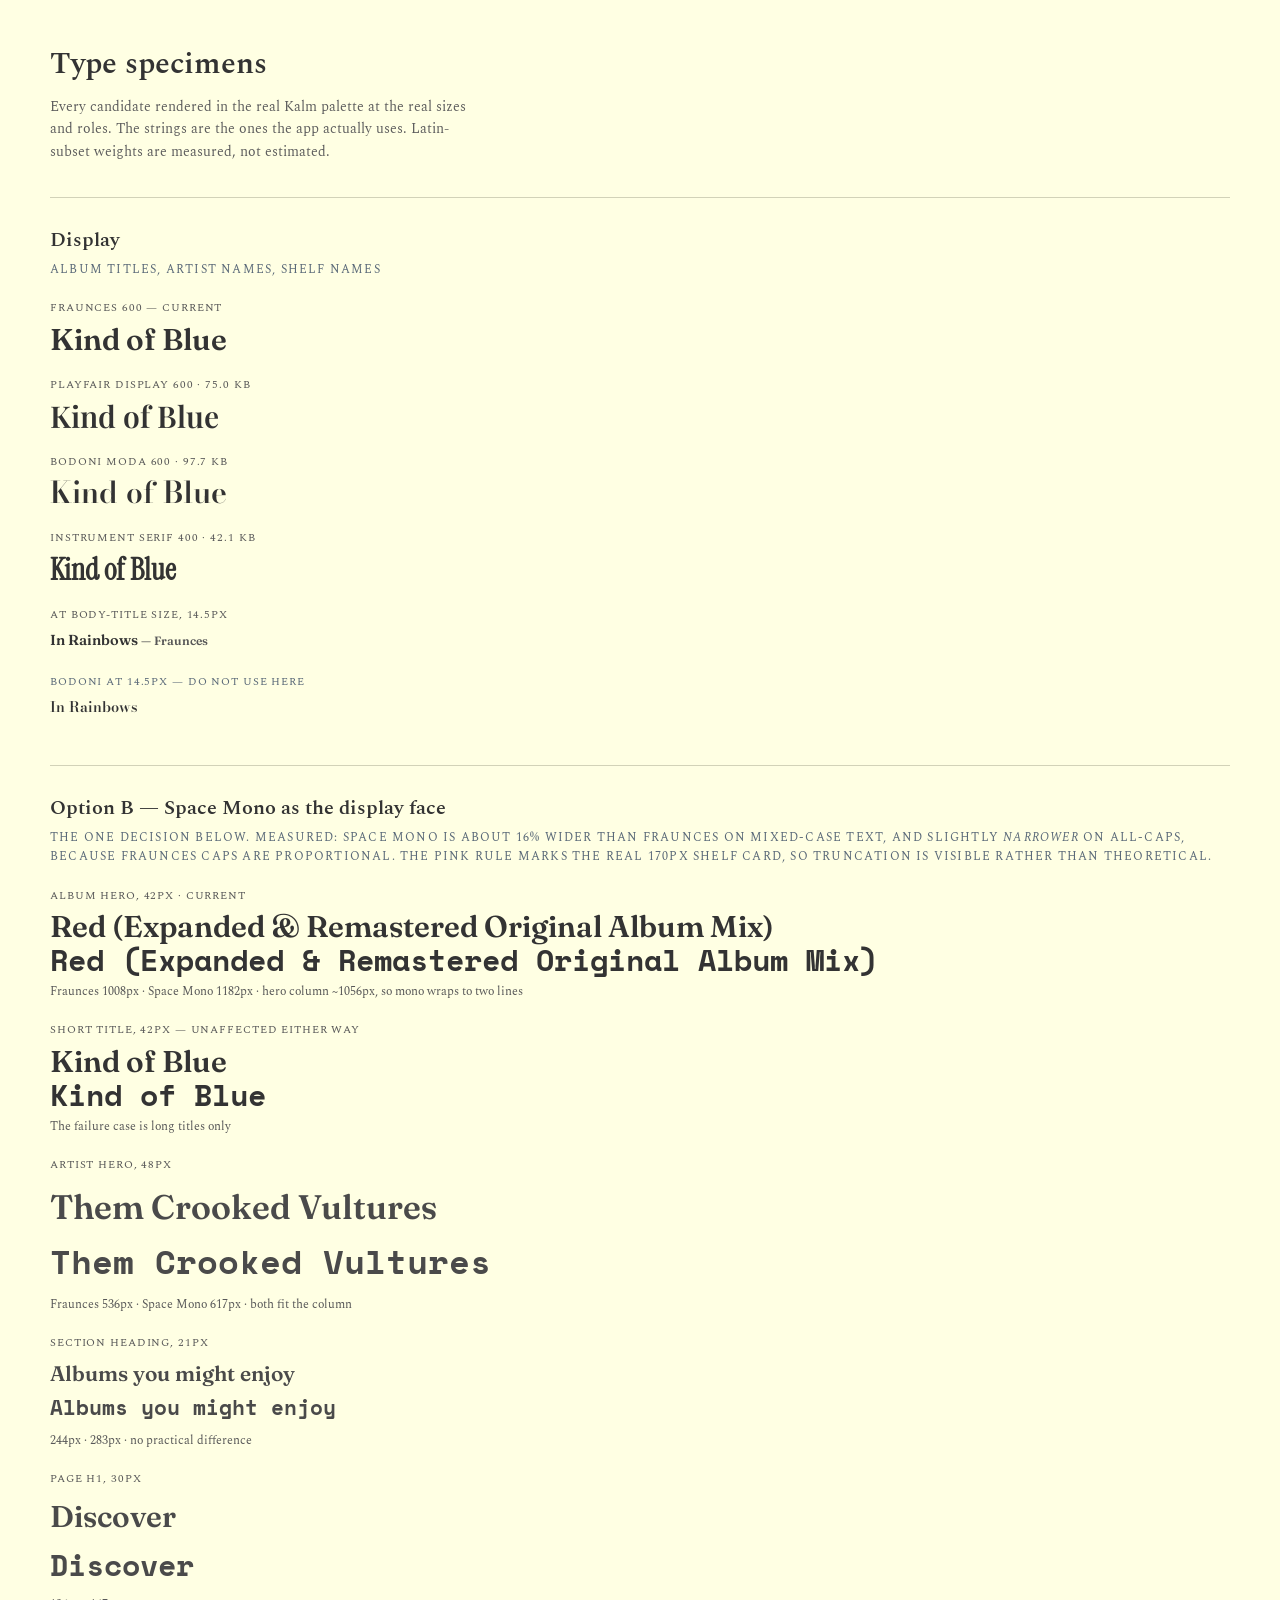
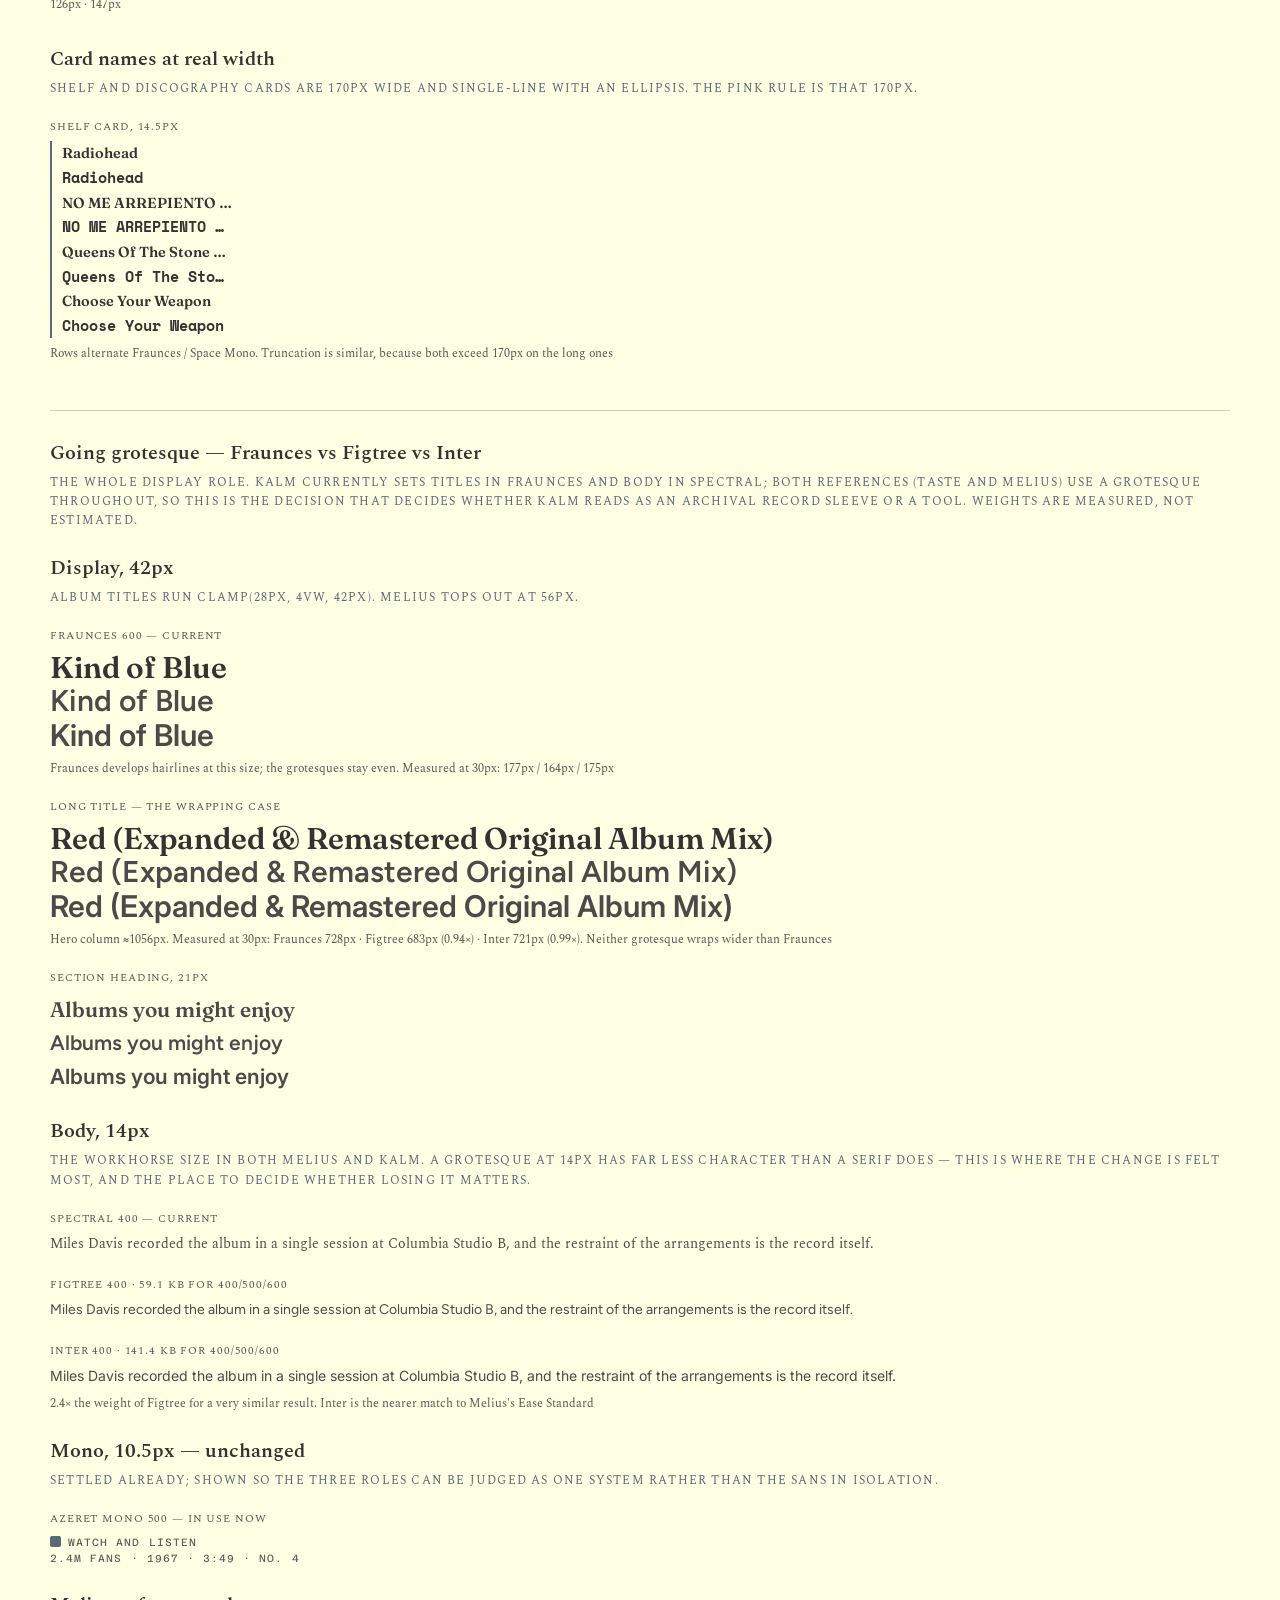
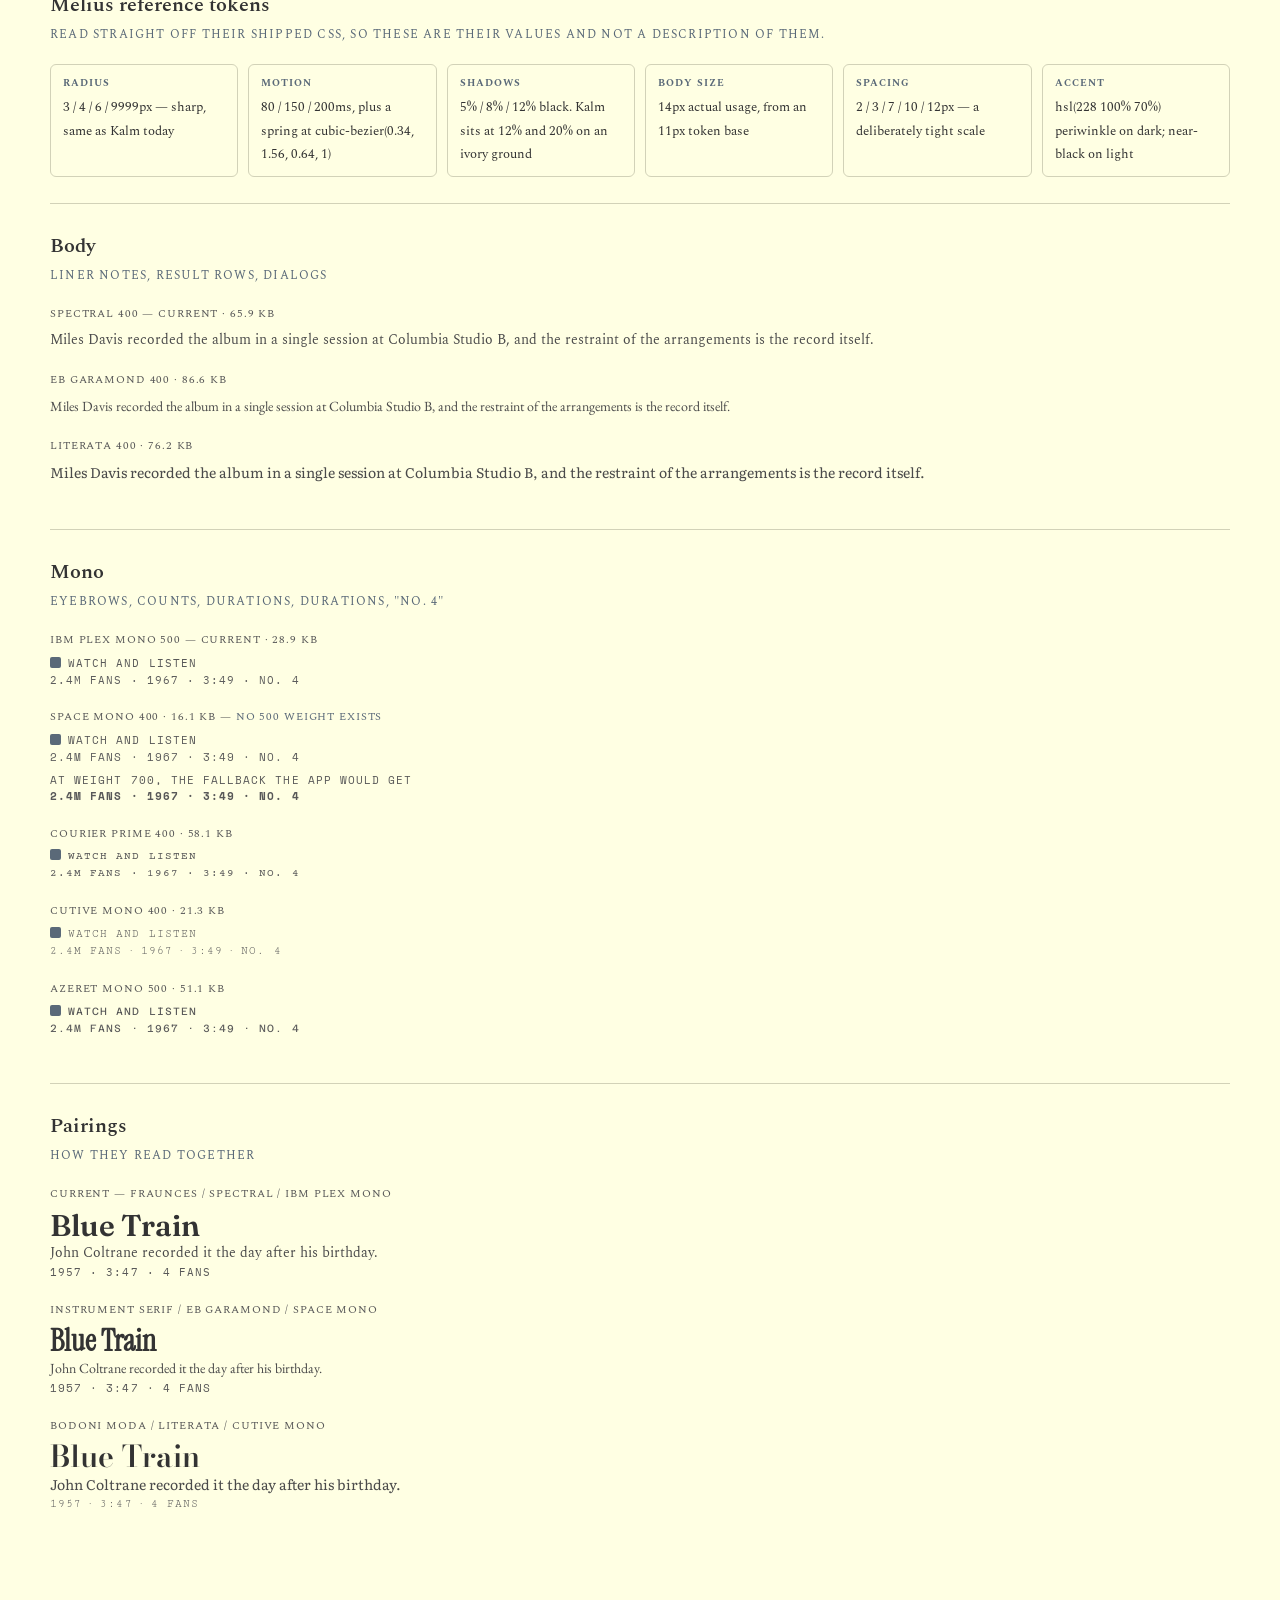
==== commit e28e5352: "feat: ink wash palette, and one theme instead of two The warm brown and then the green are both gone" ====
--- a/type.html
+++ b/type.html
@@ -13,15 +13,10 @@
       /* Same tokens as styles.css, so the specimens are judged in the real
          palette rather than a neutral one. */
       :root {
-        --bg: #253d2c; --surface: #2c4834; --surface-2: #34553d; --surface-3: #3d6247;
-        --ink: #b8d8c0; --ink-strong: #e8f5eb; --muted: #9bc4a6; --faint: #a9c5b1;
-        --line: #3a5642; --accent: #8fcca0; --accent-ink: #14261a;
+        --bg: #ffffe3; --surface: #f7f7dc; --surface-2: #ededd2; --surface-3: #e2e2c7;
+        --ink: #4a4a4a; --ink-strong: #333333; --muted: #5c5c5c; --faint: #585858;
+        --line: #d2d2b8; --accent: #5a6978; --accent-ink: #ffffe3;
         --radius-control: 4px;
-      }
-      html.light {
-        --bg: #cffcdc; --surface: #e8f7ee; --surface-2: #dbf2e3; --surface-3: #cdeada;
-        --ink: #2a4632; --ink-strong: #16281c; --muted: #456b50; --faint: #52735a;
-        --line: #a8cdb4; --accent: #2e6f40; --accent-ink: #eaf7ee;
       }
       * { box-sizing: border-box; }
       body {
@@ -88,7 +83,6 @@
     <div class="wrap">
       <header>
         <h1>Type specimens</h1>
-        <button class="toggle" id="themeBtn">Switch to light</button>
       </header>
       <p class="note">
         Every candidate rendered in the real Kalm palette at the real sizes and
@@ -234,7 +228,7 @@
         <div class="refgrid">
           <div class="refcell"><b>Radius</b><span>3 / 4 / 6 / 9999px — sharp, same as Kalm today</span></div>
           <div class="refcell"><b>Motion</b><span>80 / 150 / 200ms, plus a spring at cubic-bezier(0.34, 1.56, 0.64, 1)</span></div>
-          <div class="refcell"><b>Shadows</b><span>5% / 8% / 12% black. Kalm's dark theme is at 45%</span></div>
+          <div class="refcell"><b>Shadows</b><span>5% / 8% / 12% black. Kalm sits at 12% and 20% on an ivory ground</span></div>
           <div class="refcell"><b>Body size</b><span>14px actual usage, from an 11px token base</span></div>
           <div class="refcell"><b>Spacing</b><span>2 / 3 / 7 / 10 / 12px — a deliberately tight scale</span></div>
           <div class="refcell"><b>Accent</b><span>hsl(228 100% 70%) periwinkle on dark; near-black on light</span></div>
@@ -298,11 +292,8 @@
       </section>
     </div>
     <script>
-      const btn = document.getElementById('themeBtn');
-      btn.onclick = () => {
-        const light = document.documentElement.classList.toggle('light');
-        btn.textContent = light ? 'Switch to dark' : 'Switch to light';
-      };
+      // One theme, so there is nothing to switch. The button was removed along
+      // with html.light rather than left as a control that does nothing.
     </script>
   </body>
 </html>
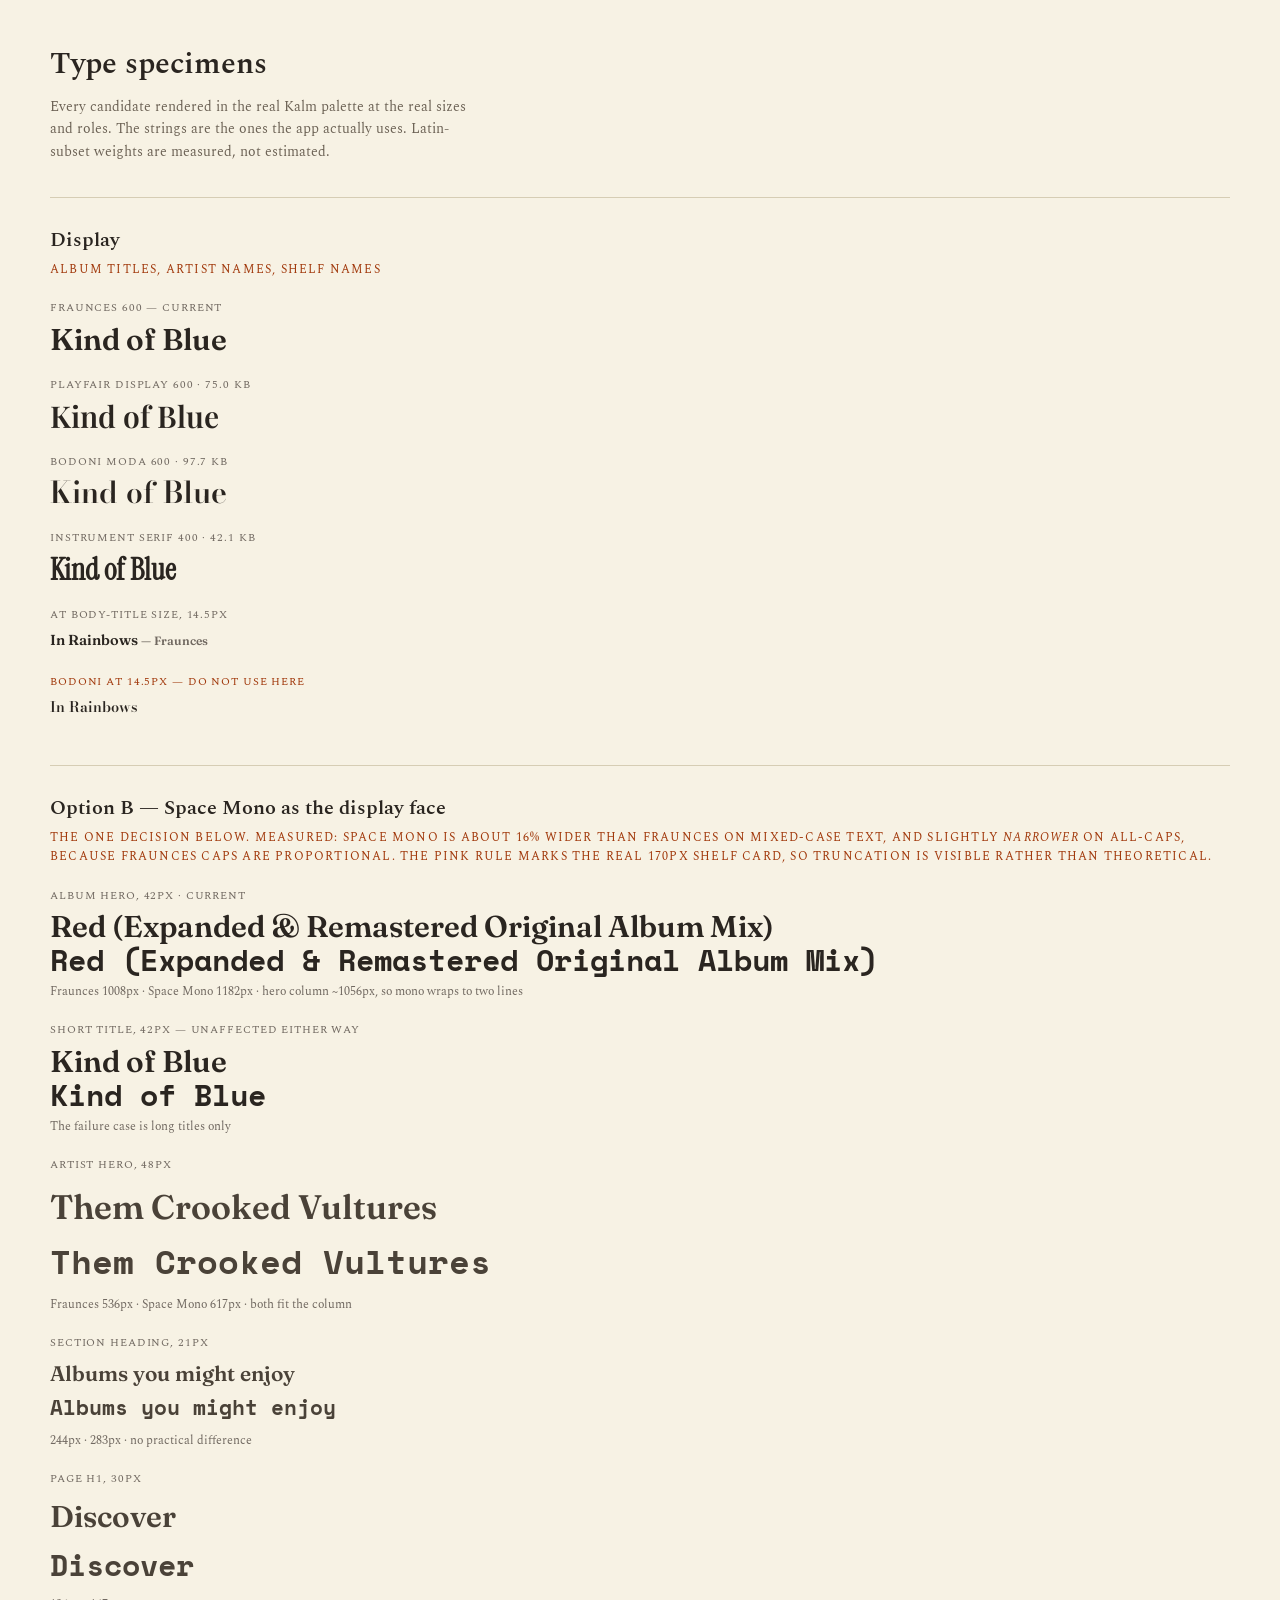
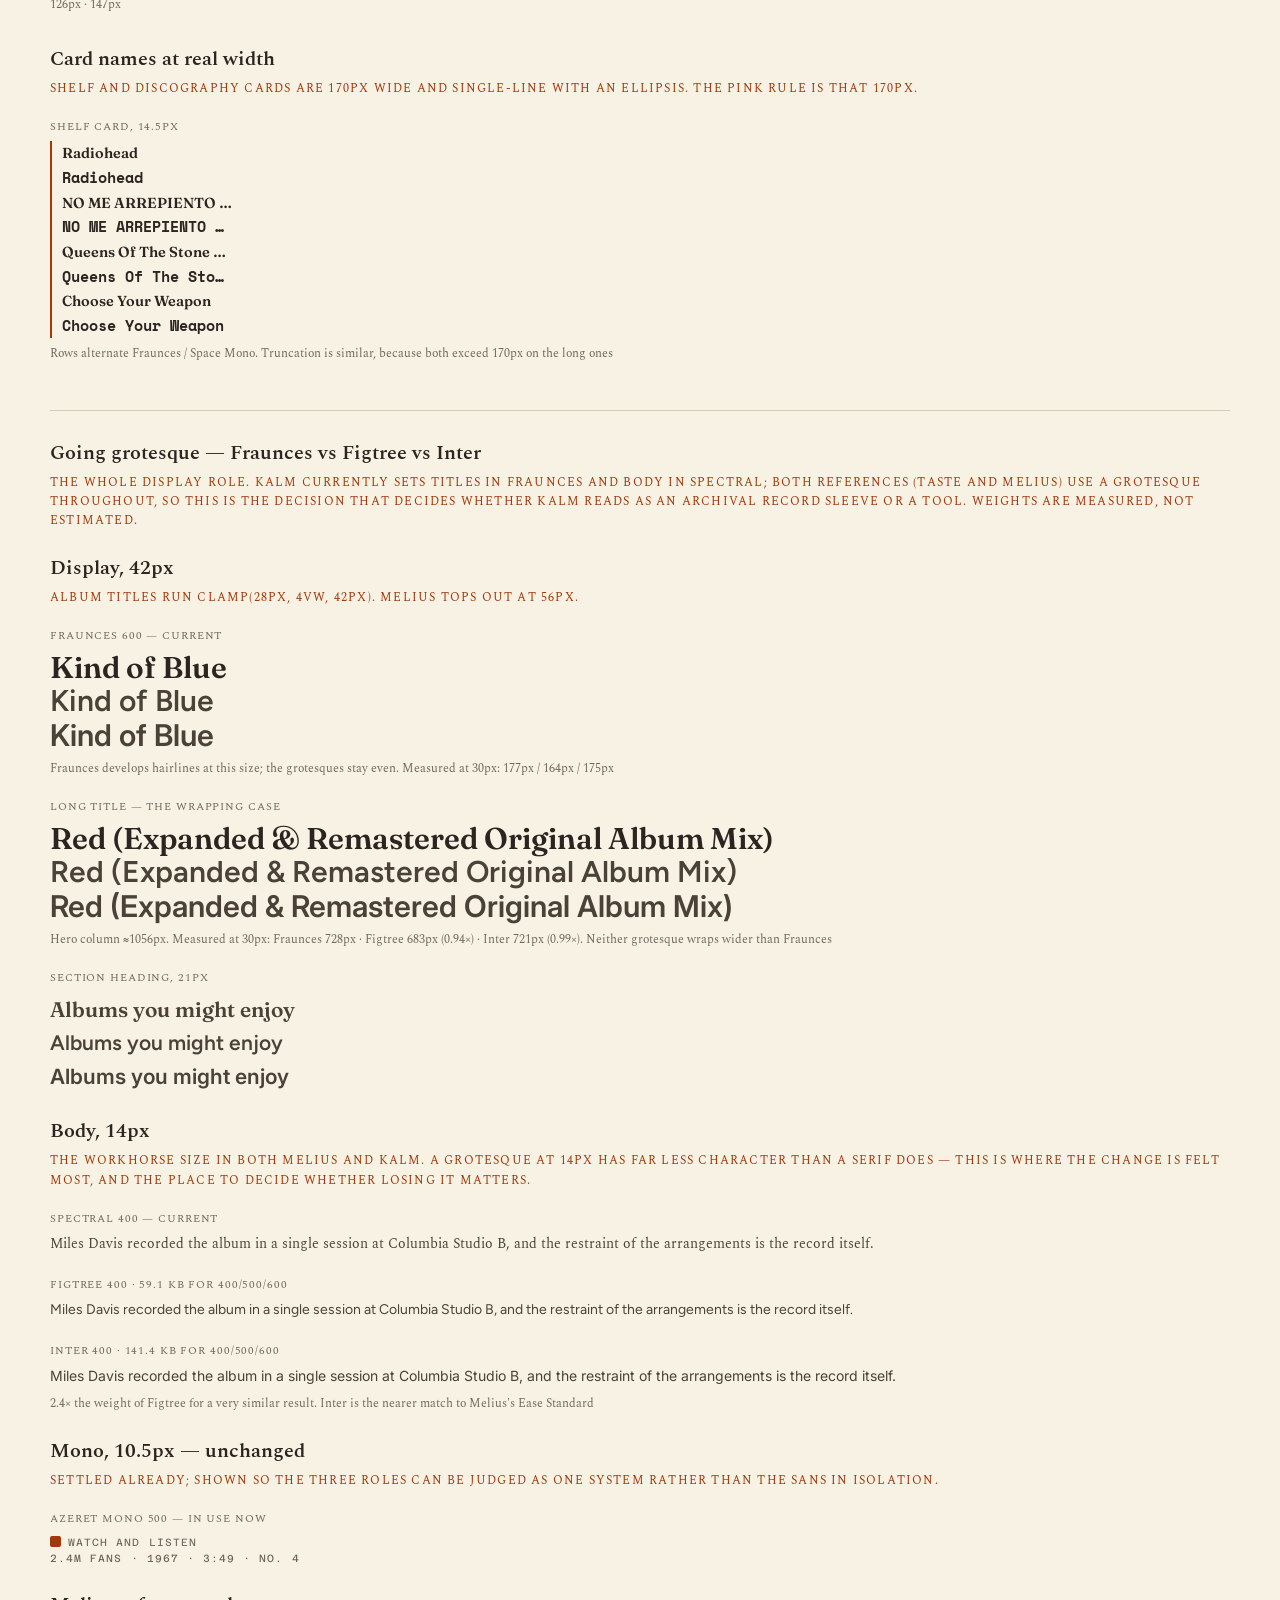
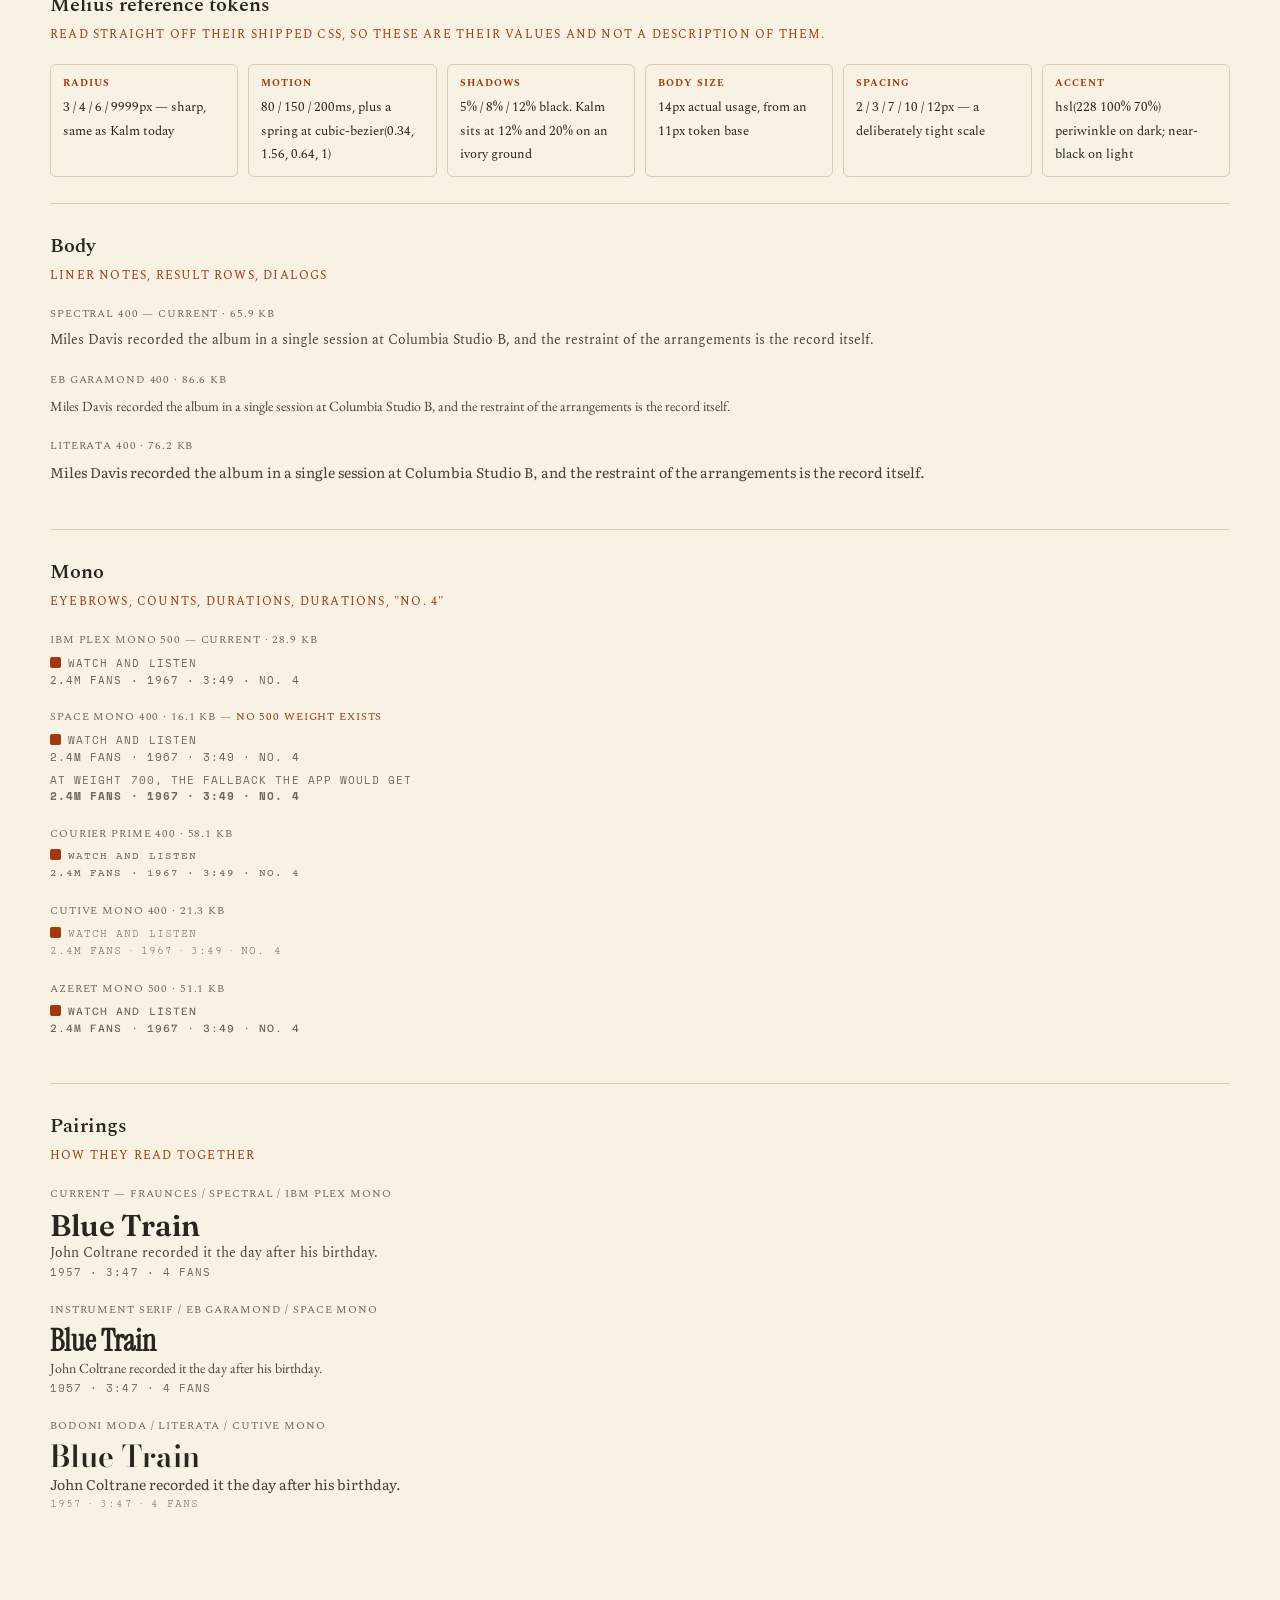
==== commit 1bddd4fb: "feat: retro sunset palette, and a typewriter album title Two changes.  PALETTE. Ink wash is out; ret" ====
--- a/type.html
+++ b/type.html
@@ -13,9 +13,9 @@
       /* Same tokens as styles.css, so the specimens are judged in the real
          palette rather than a neutral one. */
       :root {
-        --bg: #ffffe3; --surface: #f7f7dc; --surface-2: #ededd2; --surface-3: #e2e2c7;
-        --ink: #4a4a4a; --ink-strong: #333333; --muted: #5c5c5c; --faint: #585858;
-        --line: #d2d2b8; --accent: #5a6978; --accent-ink: #ffffe3;
+        --bg: #f7f2e4; --surface: #fdfaf0; --surface-2: #f1ebd9; --surface-3: #e7e0cb;
+        --ink: #4a4238; --ink-strong: #2a2520; --muted: #6b6154; --faint: #716961;
+        --line: #d6cdb4; --accent: #a1390c; --accent-ink: #f7f2e4;
         --radius-control: 4px;
       }
       * { box-sizing: border-box; }
